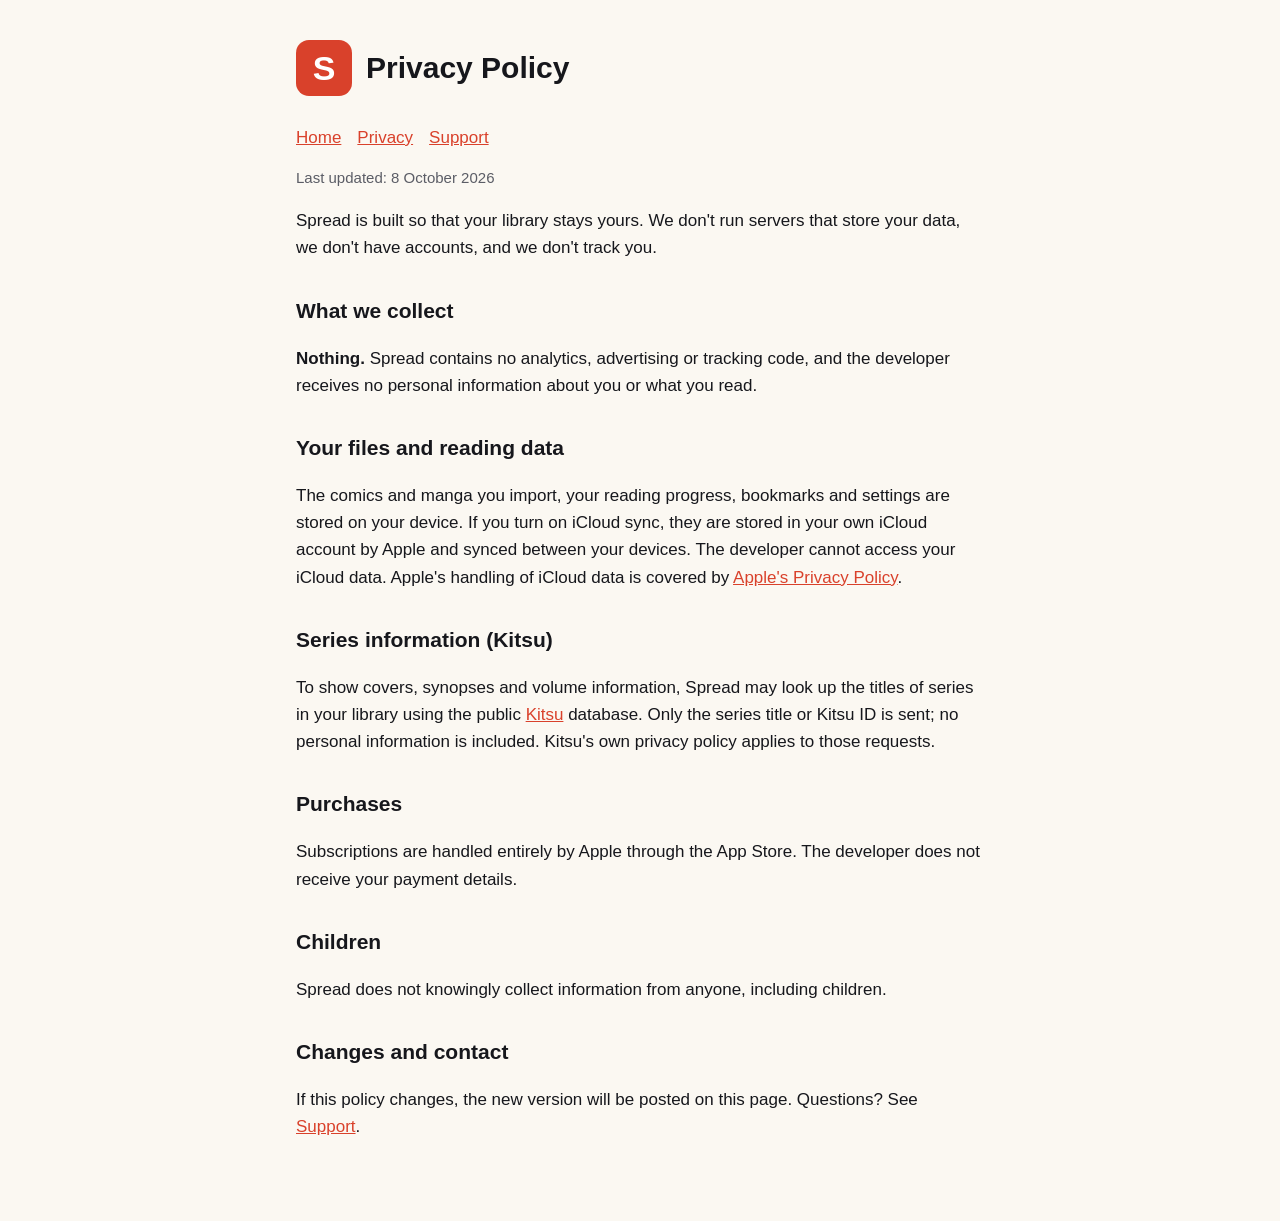
==== privacy.html @ b85b35b1 "Spread website: home, privacy policy, support" ====
<!doctype html><html lang="en"><head><meta charset="utf-8"><meta name="viewport" content="width=device-width,initial-scale=1"><link rel="stylesheet" href="style.css"><title>Spread — Privacy Policy</title></head><body><main>
<header><div class="logo">S</div><h1>Privacy Policy</h1></header>
<nav><a href="index.html">Home</a><a href="privacy.html">Privacy</a><a href="support.html">Support</a></nav>
<p class="muted">Last updated: 8 October 2026</p>
<p>Spread is built so that your library stays yours. We don't run servers that store your data, we don't have accounts, and we don't track you.</p>
<h2>What we collect</h2>
<p><strong>Nothing.</strong> Spread contains no analytics, advertising or tracking code, and the developer receives no personal information about you or what you read.</p>
<h2>Your files and reading data</h2>
<p>The comics and manga you import, your reading progress, bookmarks and settings are stored on your device. If you turn on iCloud sync, they are stored in your own iCloud account by Apple and synced between your devices. The developer cannot access your iCloud data. Apple's handling of iCloud data is covered by <a href="https://www.apple.com/legal/privacy/">Apple's Privacy Policy</a>.</p>
<h2>Series information (Kitsu)</h2>
<p>To show covers, synopses and volume information, Spread may look up the titles of series in your library using the public <a href="https://kitsu.app">Kitsu</a> database. Only the series title or Kitsu ID is sent; no personal information is included. Kitsu's own privacy policy applies to those requests.</p>
<h2>Purchases</h2>
<p>Subscriptions are handled entirely by Apple through the App Store. The developer does not receive your payment details.</p>
<h2>Children</h2>
<p>Spread does not knowingly collect information from anyone, including children.</p>
<h2>Changes and contact</h2>
<p>If this policy changes, the new version will be posted on this page. Questions? See <a href="support.html">Support</a>.</p>
</main></body></html>
---- style.css ----
:root{--ink:#16171c;--paper:#efe6d2;--red:#d9412b;--muted:#5b5d66;--bg:#fbf8f2}
@media (prefers-color-scheme:dark){:root{--bg:#16171c;--ink:#efe6d2;--muted:#a9abb3}}
*{box-sizing:border-box}body{margin:0;background:var(--bg);color:var(--ink);font:17px/1.6 -apple-system,BlinkMacSystemFont,"Segoe UI",sans-serif}
main{max-width:720px;margin:0 auto;padding:40px 16px 64px}
header{display:flex;align-items:center;gap:14px;margin-bottom:28px}
.logo{width:56px;height:56px;border-radius:13px;background:var(--red);display:flex;align-items:center;justify-content:center;color:#fff;font-weight:900;font-size:34px}
h1{margin:0;font-size:30px}h2{margin-top:32px;font-size:21px}
a{color:var(--red)}nav a{margin-right:16px}.muted{color:var(--muted);font-size:15px}
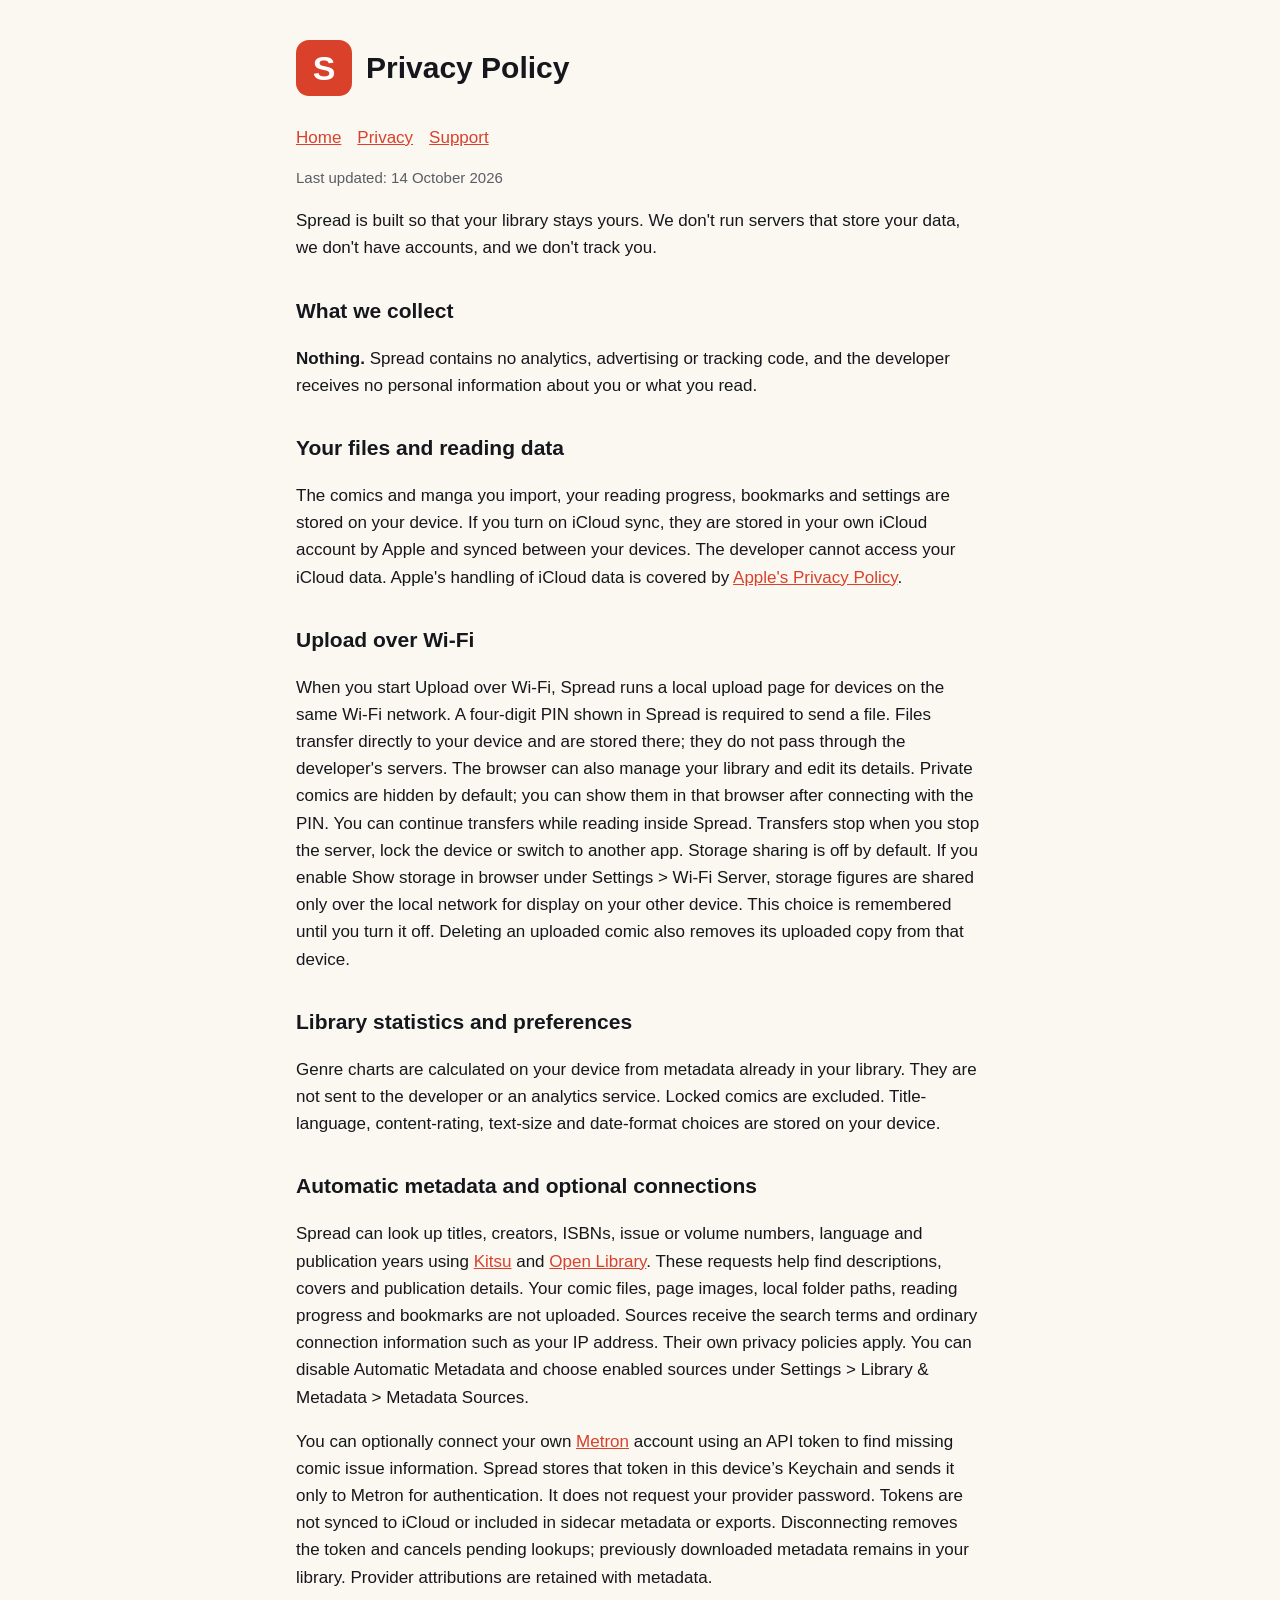
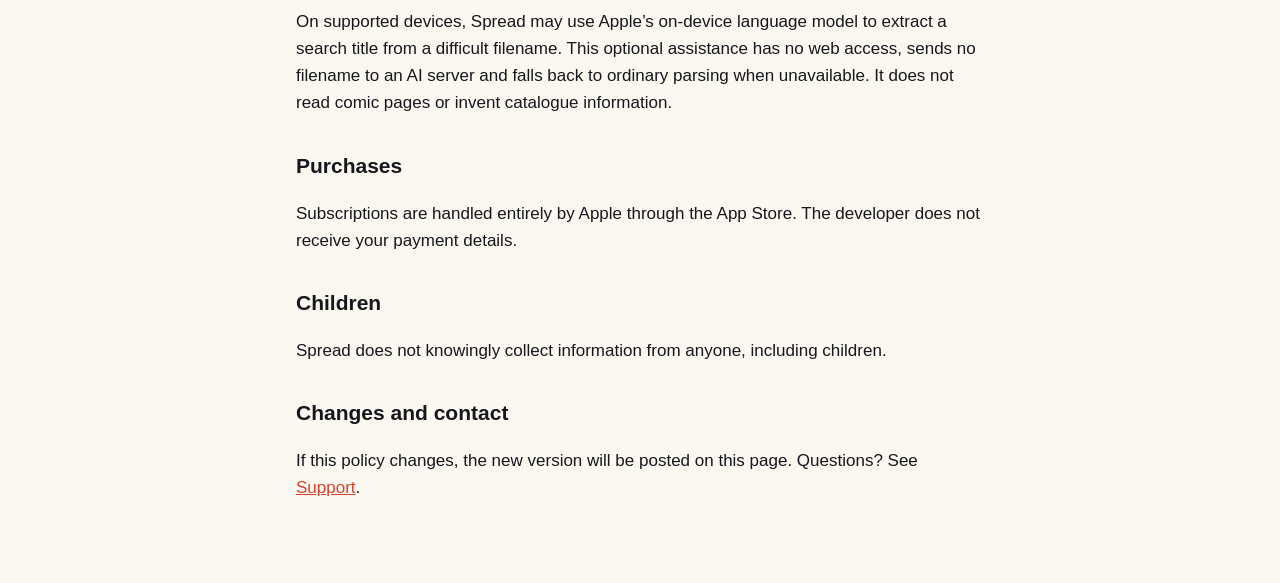
==== commit 6955fbd6: "Update privacy disclosures for metadata sources and Wi-Fi transfers" ====
--- a/privacy.html
+++ b/privacy.html
@@ -1,14 +1,20 @@
 <!doctype html><html lang="en"><head><meta charset="utf-8"><meta name="viewport" content="width=device-width,initial-scale=1"><link rel="stylesheet" href="style.css"><title>Spread — Privacy Policy</title></head><body><main>
 <header><div class="logo">S</div><h1>Privacy Policy</h1></header>
 <nav><a href="index.html">Home</a><a href="privacy.html">Privacy</a><a href="support.html">Support</a></nav>
-<p class="muted">Last updated: 8 October 2026</p>
+<p class="muted">Last updated: 14 October 2026</p>
 <p>Spread is built so that your library stays yours. We don't run servers that store your data, we don't have accounts, and we don't track you.</p>
 <h2>What we collect</h2>
 <p><strong>Nothing.</strong> Spread contains no analytics, advertising or tracking code, and the developer receives no personal information about you or what you read.</p>
 <h2>Your files and reading data</h2>
 <p>The comics and manga you import, your reading progress, bookmarks and settings are stored on your device. If you turn on iCloud sync, they are stored in your own iCloud account by Apple and synced between your devices. The developer cannot access your iCloud data. Apple's handling of iCloud data is covered by <a href="https://www.apple.com/legal/privacy/">Apple's Privacy Policy</a>.</p>
-<h2>Series information (Kitsu)</h2>
-<p>To show covers, synopses and volume information, Spread may look up the titles of series in your library using the public <a href="https://kitsu.app">Kitsu</a> database. Only the series title or Kitsu ID is sent; no personal information is included. Kitsu's own privacy policy applies to those requests.</p>
+<h2>Upload over Wi-Fi</h2>
+<p>When you start Upload over Wi-Fi, Spread runs a local upload page for devices on the same Wi-Fi network. A four-digit PIN shown in Spread is required to send a file. Files transfer directly to your device and are stored there; they do not pass through the developer's servers. The browser can also manage your library and edit its details. Private comics are hidden by default; you can show them in that browser after connecting with the PIN. You can continue transfers while reading inside Spread. Transfers stop when you stop the server, lock the device or switch to another app. Storage sharing is off by default. If you enable Show storage in browser under Settings &gt; Wi-Fi Server, storage figures are shared only over the local network for display on your other device. This choice is remembered until you turn it off. Deleting an uploaded comic also removes its uploaded copy from that device.</p>
+<h2>Library statistics and preferences</h2>
+<p>Genre charts are calculated on your device from metadata already in your library. They are not sent to the developer or an analytics service. Locked comics are excluded. Title-language, content-rating, text-size and date-format choices are stored on your device.</p>
+<h2>Automatic metadata and optional connections</h2>
+<p>Spread can look up titles, creators, ISBNs, issue or volume numbers, language and publication years using <a href="https://kitsu.app">Kitsu</a> and <a href="https://openlibrary.org">Open Library</a>. These requests help find descriptions, covers and publication details. Your comic files, page images, local folder paths, reading progress and bookmarks are not uploaded. Sources receive the search terms and ordinary connection information such as your IP address. Their own privacy policies apply. You can disable Automatic Metadata and choose enabled sources under Settings &gt; Library &amp; Metadata &gt; Metadata Sources.</p>
+<p>You can optionally connect your own <a href="https://metron.cloud">Metron</a> account using an API token to find missing comic issue information. Spread stores that token in this device’s Keychain and sends it only to Metron for authentication. It does not request your provider password. Tokens are not synced to iCloud or included in sidecar metadata or exports. Disconnecting removes the token and cancels pending lookups; previously downloaded metadata remains in your library. Provider attributions are retained with metadata.</p>
+<p>On supported devices, Spread may use Apple’s on-device language model to extract a search title from a difficult filename. This optional assistance has no web access, sends no filename to an AI server and falls back to ordinary parsing when unavailable. It does not read comic pages or invent catalogue information.</p>
 <h2>Purchases</h2>
 <p>Subscriptions are handled entirely by Apple through the App Store. The developer does not receive your payment details.</p>
 <h2>Children</h2>
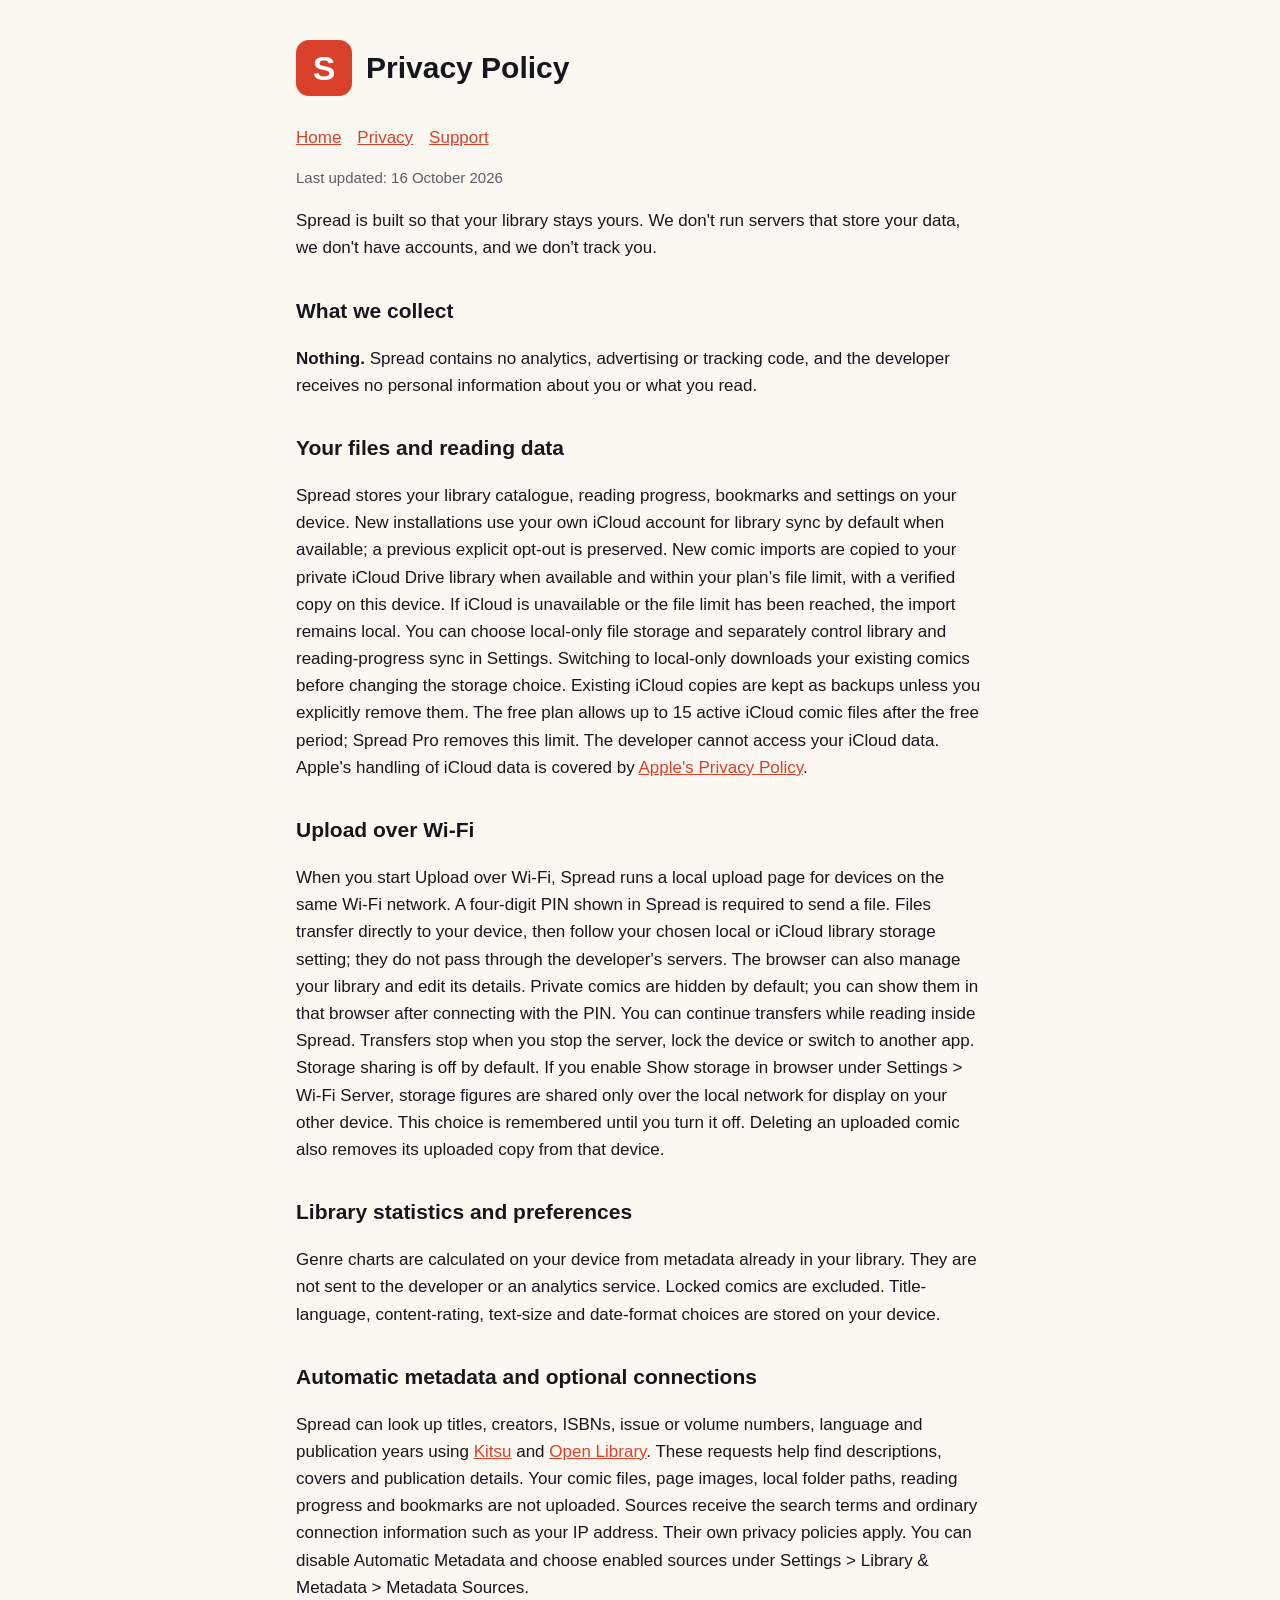
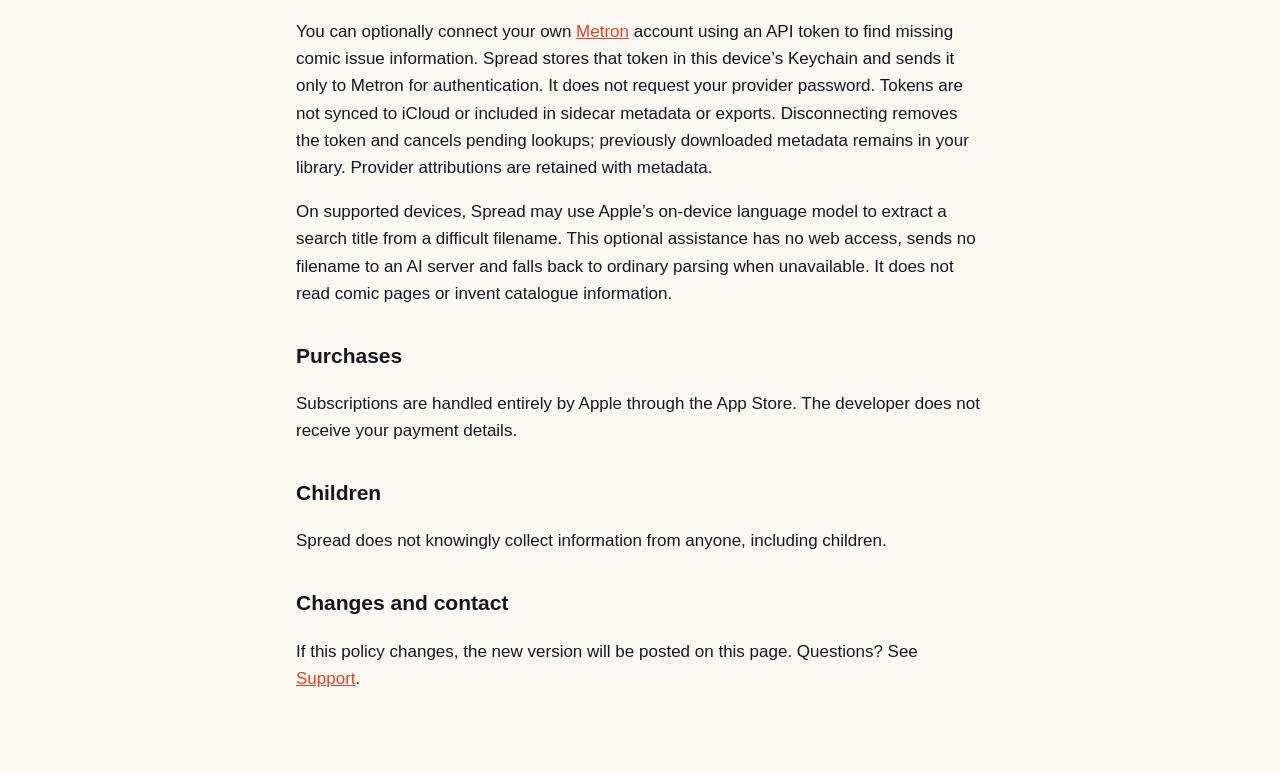
==== commit f2c66b4e: "Explain default cloud storage and retained local backups Co-Authored-By: claude-flow <ruv@ruv.net>" ====
--- a/privacy.html
+++ b/privacy.html
@@ -1,14 +1,14 @@
 <!doctype html><html lang="en"><head><meta charset="utf-8"><meta name="viewport" content="width=device-width,initial-scale=1"><link rel="stylesheet" href="style.css"><title>Spread — Privacy Policy</title></head><body><main>
 <header><div class="logo">S</div><h1>Privacy Policy</h1></header>
 <nav><a href="index.html">Home</a><a href="privacy.html">Privacy</a><a href="support.html">Support</a></nav>
-<p class="muted">Last updated: 14 October 2026</p>
+<p class="muted">Last updated: 16 October 2026</p>
 <p>Spread is built so that your library stays yours. We don't run servers that store your data, we don't have accounts, and we don't track you.</p>
 <h2>What we collect</h2>
 <p><strong>Nothing.</strong> Spread contains no analytics, advertising or tracking code, and the developer receives no personal information about you or what you read.</p>
 <h2>Your files and reading data</h2>
-<p>The comics and manga you import, your reading progress, bookmarks and settings are stored on your device. If you turn on iCloud sync, they are stored in your own iCloud account by Apple and synced between your devices. The developer cannot access your iCloud data. Apple's handling of iCloud data is covered by <a href="https://www.apple.com/legal/privacy/">Apple's Privacy Policy</a>.</p>
+<p>Spread stores your library catalogue, reading progress, bookmarks and settings on your device. New installations use your own iCloud account for library sync by default when available; a previous explicit opt-out is preserved. New comic imports are copied to your private iCloud Drive library when available and within your plan’s file limit, with a verified copy on this device. If iCloud is unavailable or the file limit has been reached, the import remains local. You can choose local-only file storage and separately control library and reading-progress sync in Settings. Switching to local-only downloads your existing comics before changing the storage choice. Existing iCloud copies are kept as backups unless you explicitly remove them. The free plan allows up to 15 active iCloud comic files after the free period; Spread Pro removes this limit. The developer cannot access your iCloud data. Apple's handling of iCloud data is covered by <a href="https://www.apple.com/legal/privacy/">Apple's Privacy Policy</a>.</p>
 <h2>Upload over Wi-Fi</h2>
-<p>When you start Upload over Wi-Fi, Spread runs a local upload page for devices on the same Wi-Fi network. A four-digit PIN shown in Spread is required to send a file. Files transfer directly to your device and are stored there; they do not pass through the developer's servers. The browser can also manage your library and edit its details. Private comics are hidden by default; you can show them in that browser after connecting with the PIN. You can continue transfers while reading inside Spread. Transfers stop when you stop the server, lock the device or switch to another app. Storage sharing is off by default. If you enable Show storage in browser under Settings &gt; Wi-Fi Server, storage figures are shared only over the local network for display on your other device. This choice is remembered until you turn it off. Deleting an uploaded comic also removes its uploaded copy from that device.</p>
+<p>When you start Upload over Wi-Fi, Spread runs a local upload page for devices on the same Wi-Fi network. A four-digit PIN shown in Spread is required to send a file. Files transfer directly to your device, then follow your chosen local or iCloud library storage setting; they do not pass through the developer's servers. The browser can also manage your library and edit its details. Private comics are hidden by default; you can show them in that browser after connecting with the PIN. You can continue transfers while reading inside Spread. Transfers stop when you stop the server, lock the device or switch to another app. Storage sharing is off by default. If you enable Show storage in browser under Settings &gt; Wi-Fi Server, storage figures are shared only over the local network for display on your other device. This choice is remembered until you turn it off. Deleting an uploaded comic also removes its uploaded copy from that device.</p>
 <h2>Library statistics and preferences</h2>
 <p>Genre charts are calculated on your device from metadata already in your library. They are not sent to the developer or an analytics service. Locked comics are excluded. Title-language, content-rating, text-size and date-format choices are stored on your device.</p>
 <h2>Automatic metadata and optional connections</h2>
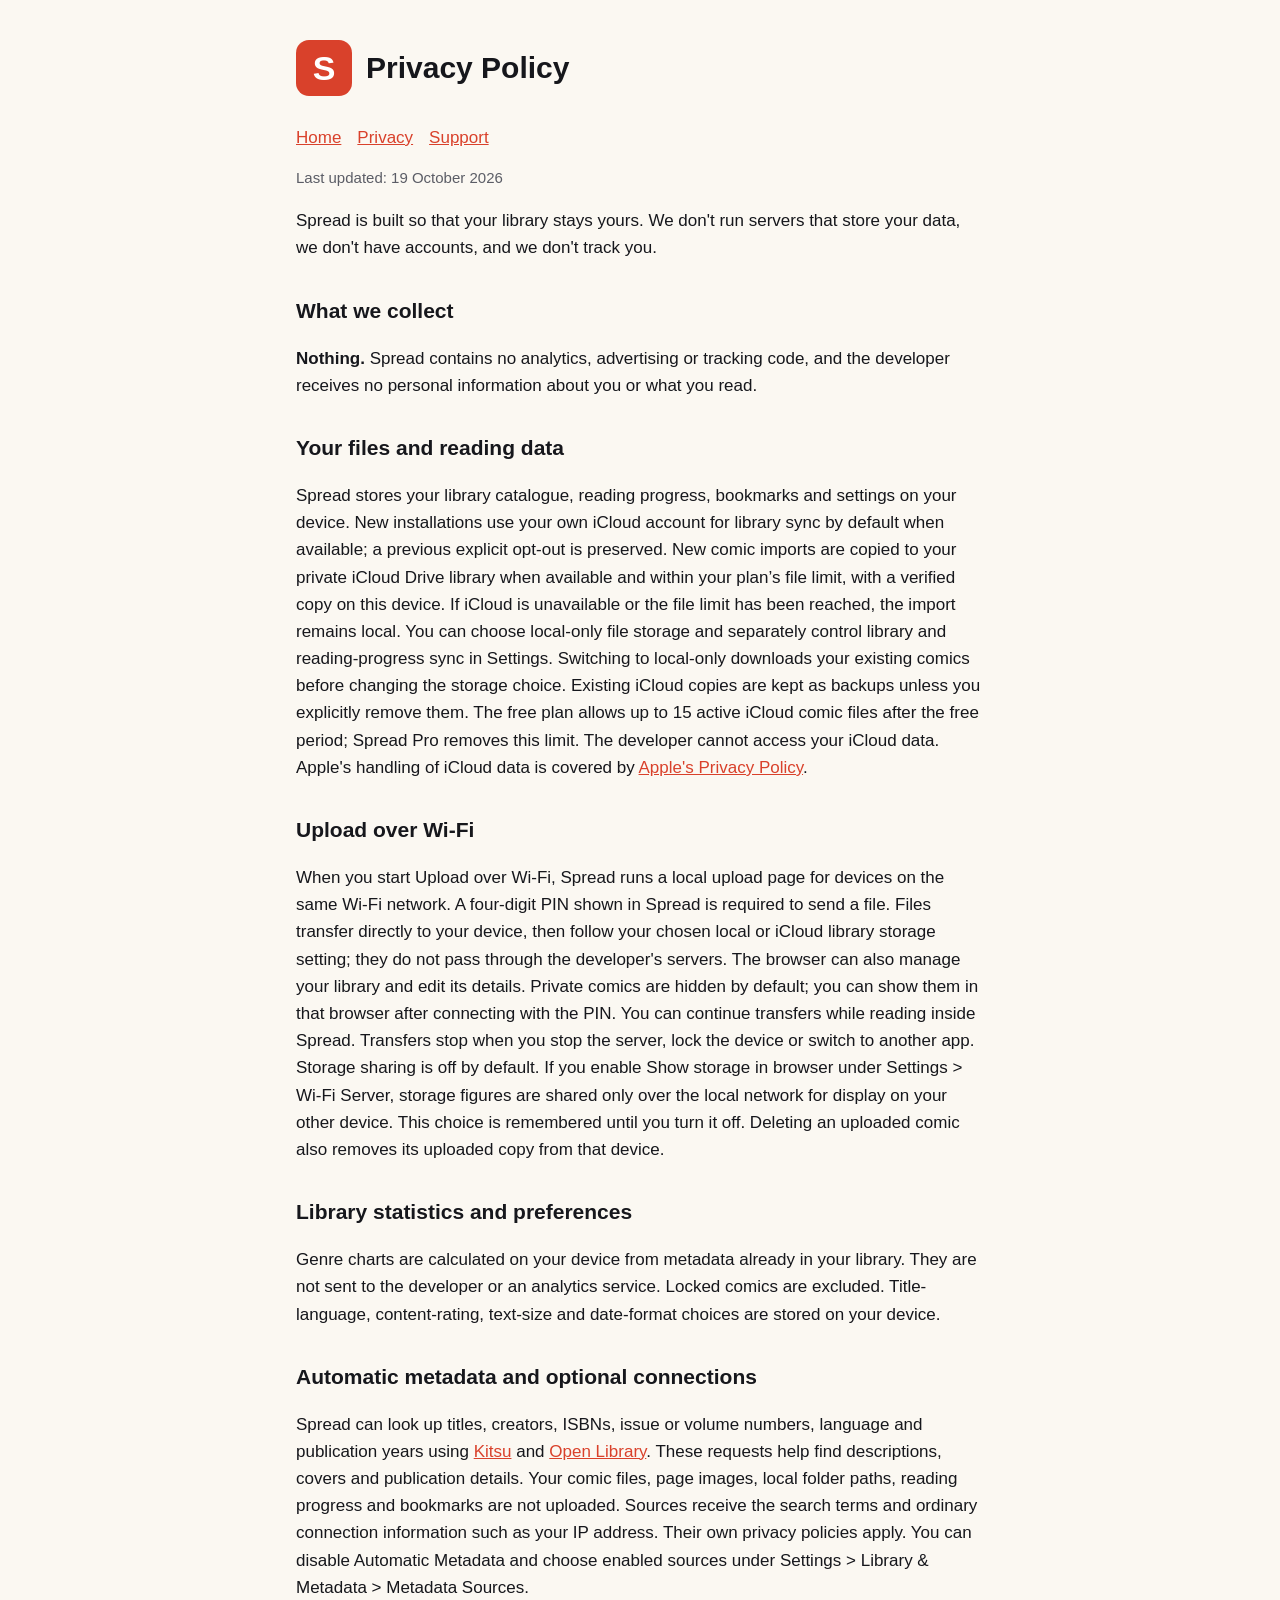
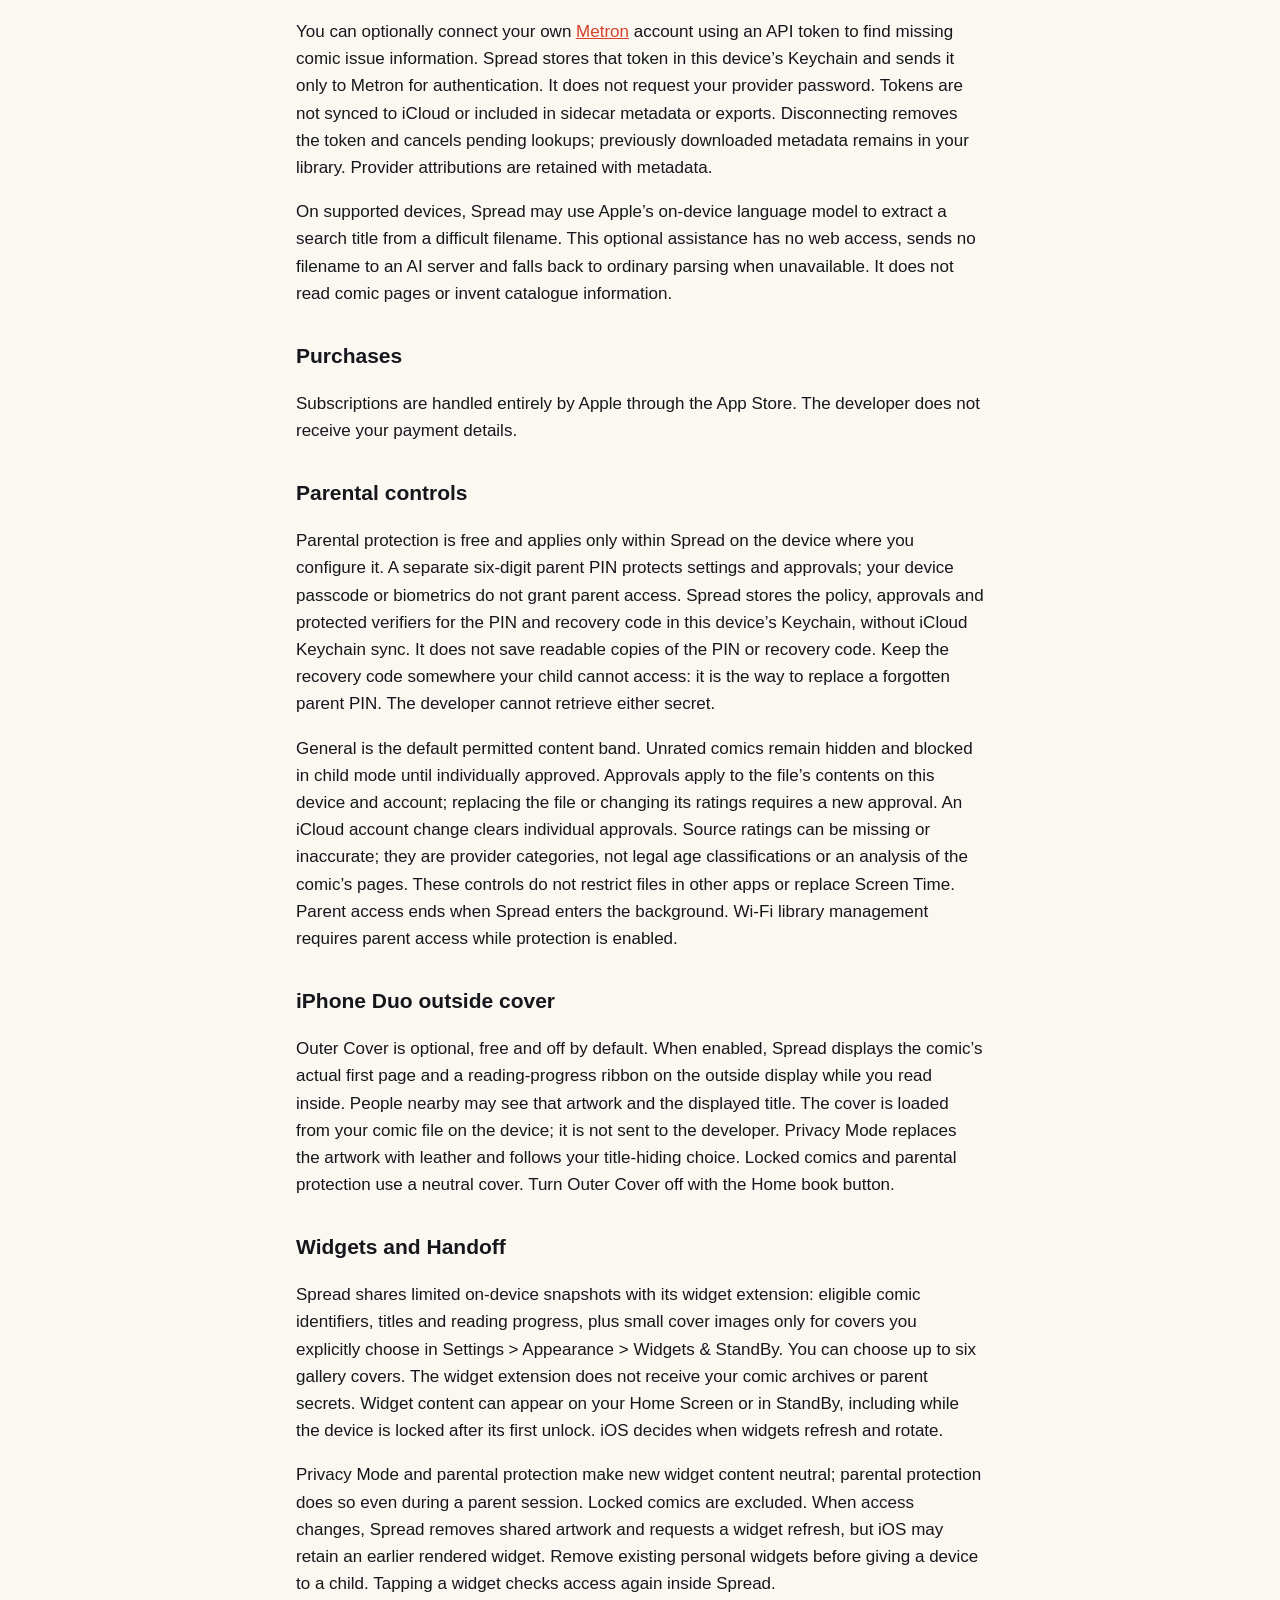
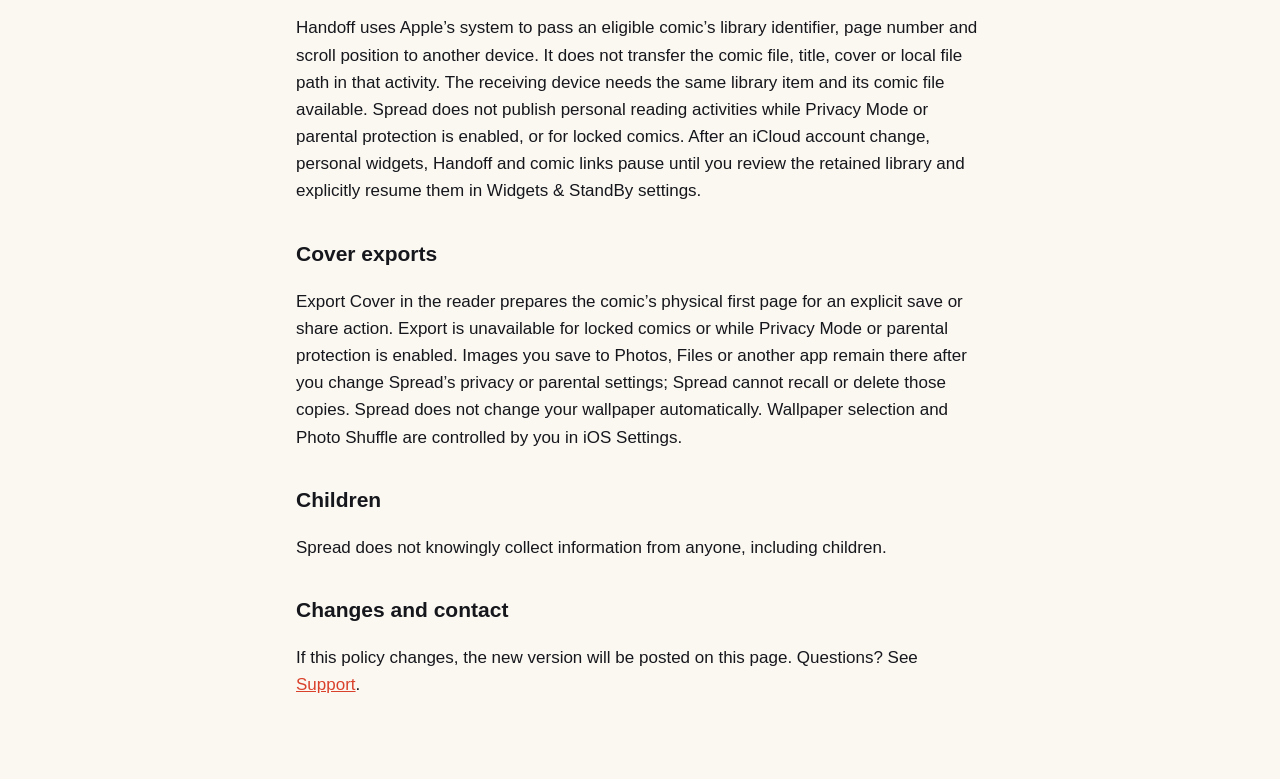
==== commit f7cce4ea: "Update launch site for Duo cover and parental controls" ====
--- a/privacy.html
+++ b/privacy.html
@@ -1,7 +1,7 @@
 <!doctype html><html lang="en"><head><meta charset="utf-8"><meta name="viewport" content="width=device-width,initial-scale=1"><link rel="stylesheet" href="style.css"><title>Spread — Privacy Policy</title></head><body><main>
 <header><div class="logo">S</div><h1>Privacy Policy</h1></header>
 <nav><a href="index.html">Home</a><a href="privacy.html">Privacy</a><a href="support.html">Support</a></nav>
-<p class="muted">Last updated: 16 October 2026</p>
+<p class="muted">Last updated: 19 October 2026</p>
 <p>Spread is built so that your library stays yours. We don't run servers that store your data, we don't have accounts, and we don't track you.</p>
 <h2>What we collect</h2>
 <p><strong>Nothing.</strong> Spread contains no analytics, advertising or tracking code, and the developer receives no personal information about you or what you read.</p>
@@ -17,6 +17,17 @@
 <p>On supported devices, Spread may use Apple’s on-device language model to extract a search title from a difficult filename. This optional assistance has no web access, sends no filename to an AI server and falls back to ordinary parsing when unavailable. It does not read comic pages or invent catalogue information.</p>
 <h2>Purchases</h2>
 <p>Subscriptions are handled entirely by Apple through the App Store. The developer does not receive your payment details.</p>
+<h2>Parental controls</h2>
+<p>Parental protection is free and applies only within Spread on the device where you configure it. A separate six-digit parent PIN protects settings and approvals; your device passcode or biometrics do not grant parent access. Spread stores the policy, approvals and protected verifiers for the PIN and recovery code in this device’s Keychain, without iCloud Keychain sync. It does not save readable copies of the PIN or recovery code. Keep the recovery code somewhere your child cannot access: it is the way to replace a forgotten parent PIN. The developer cannot retrieve either secret.</p>
+<p>General is the default permitted content band. Unrated comics remain hidden and blocked in child mode until individually approved. Approvals apply to the file’s contents on this device and account; replacing the file or changing its ratings requires a new approval. An iCloud account change clears individual approvals. Source ratings can be missing or inaccurate; they are provider categories, not legal age classifications or an analysis of the comic’s pages. These controls do not restrict files in other apps or replace Screen Time. Parent access ends when Spread enters the background. Wi-Fi library management requires parent access while protection is enabled.</p>
+<h2>iPhone Duo outside cover</h2>
+<p>Outer Cover is optional, free and off by default. When enabled, Spread displays the comic’s actual first page and a reading-progress ribbon on the outside display while you read inside. People nearby may see that artwork and the displayed title. The cover is loaded from your comic file on the device; it is not sent to the developer. Privacy Mode replaces the artwork with leather and follows your title-hiding choice. Locked comics and parental protection use a neutral cover. Turn Outer Cover off with the Home book button.</p>
+<h2>Widgets and Handoff</h2>
+<p>Spread shares limited on-device snapshots with its widget extension: eligible comic identifiers, titles and reading progress, plus small cover images only for covers you explicitly choose in Settings &gt; Appearance &gt; Widgets &amp; StandBy. You can choose up to six gallery covers. The widget extension does not receive your comic archives or parent secrets. Widget content can appear on your Home Screen or in StandBy, including while the device is locked after its first unlock. iOS decides when widgets refresh and rotate.</p>
+<p>Privacy Mode and parental protection make new widget content neutral; parental protection does so even during a parent session. Locked comics are excluded. When access changes, Spread removes shared artwork and requests a widget refresh, but iOS may retain an earlier rendered widget. Remove existing personal widgets before giving a device to a child. Tapping a widget checks access again inside Spread.</p>
+<p>Handoff uses Apple’s system to pass an eligible comic’s library identifier, page number and scroll position to another device. It does not transfer the comic file, title, cover or local file path in that activity. The receiving device needs the same library item and its comic file available. Spread does not publish personal reading activities while Privacy Mode or parental protection is enabled, or for locked comics. After an iCloud account change, personal widgets, Handoff and comic links pause until you review the retained library and explicitly resume them in Widgets &amp; StandBy settings.</p>
+<h2>Cover exports</h2>
+<p>Export Cover in the reader prepares the comic’s physical first page for an explicit save or share action. Export is unavailable for locked comics or while Privacy Mode or parental protection is enabled. Images you save to Photos, Files or another app remain there after you change Spread’s privacy or parental settings; Spread cannot recall or delete those copies. Spread does not change your wallpaper automatically. Wallpaper selection and Photo Shuffle are controlled by you in iOS Settings.</p>
 <h2>Children</h2>
 <p>Spread does not knowingly collect information from anyone, including children.</p>
 <h2>Changes and contact</h2>
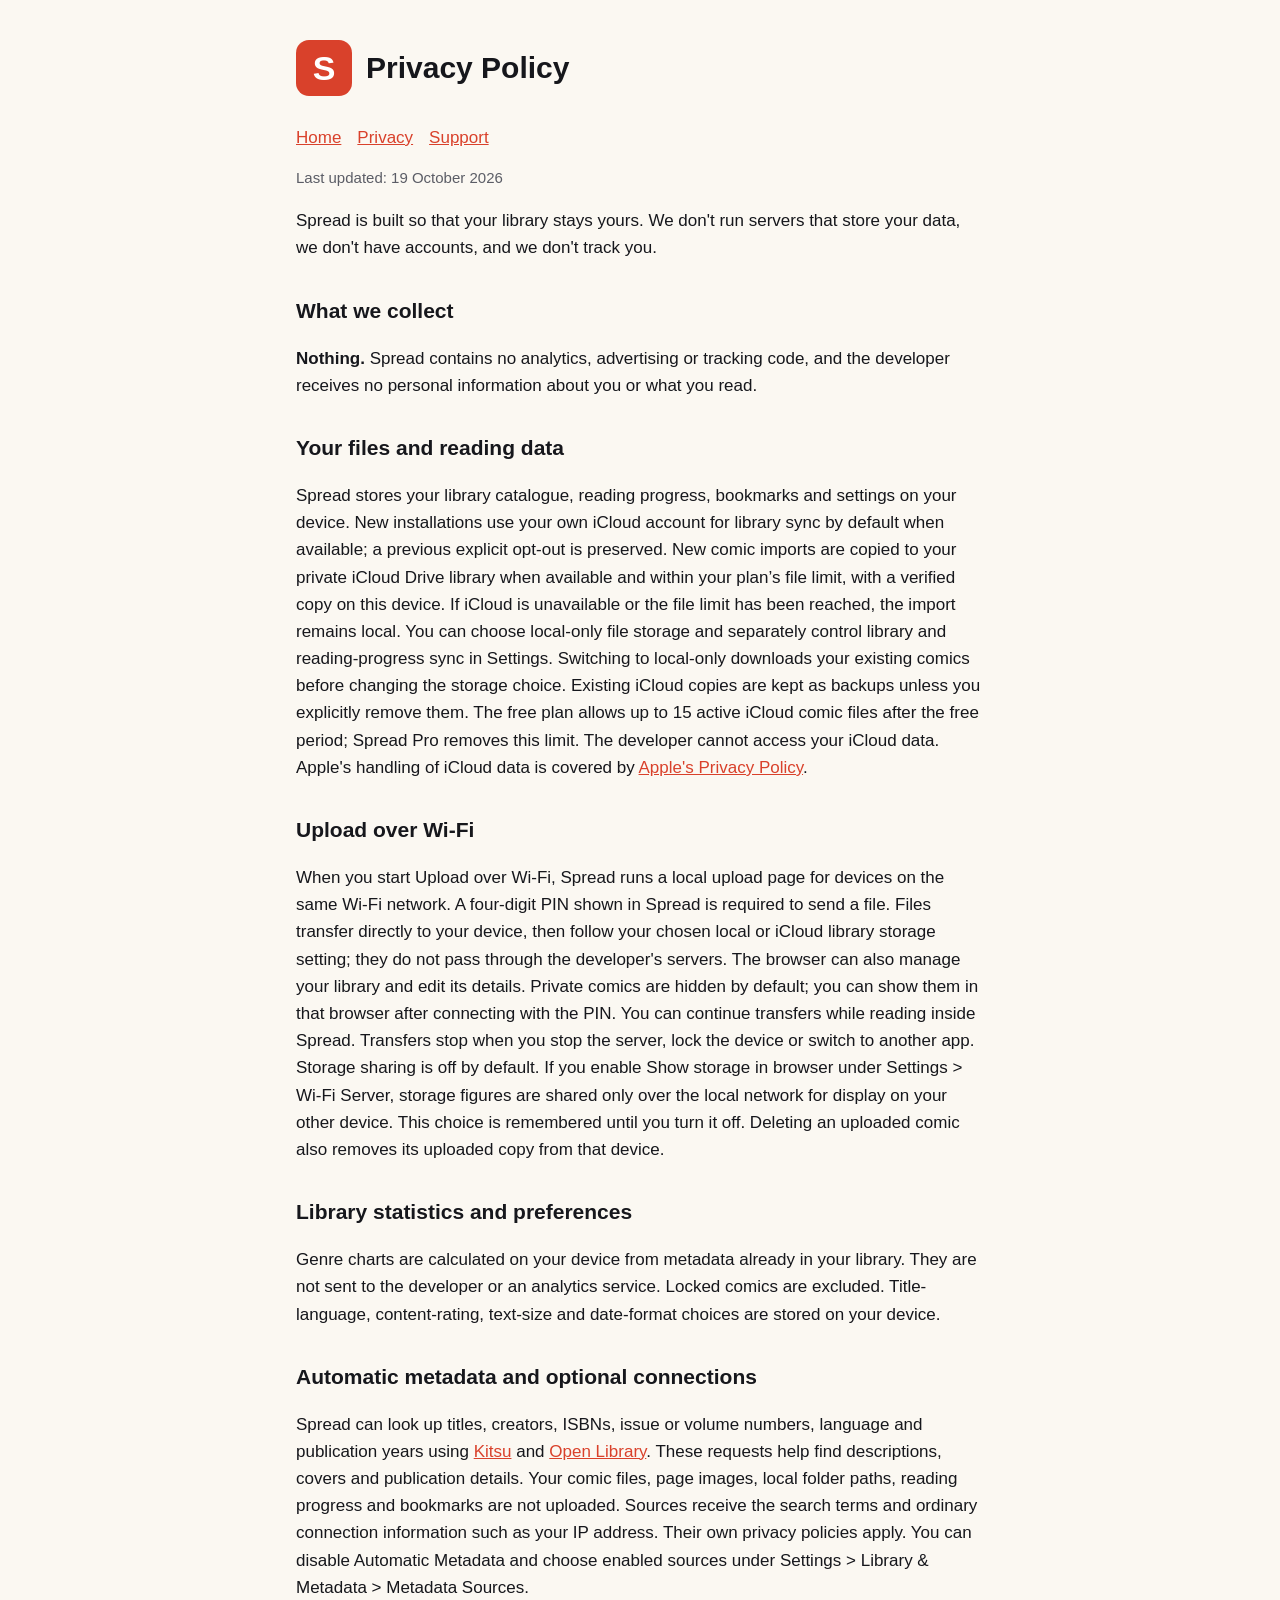
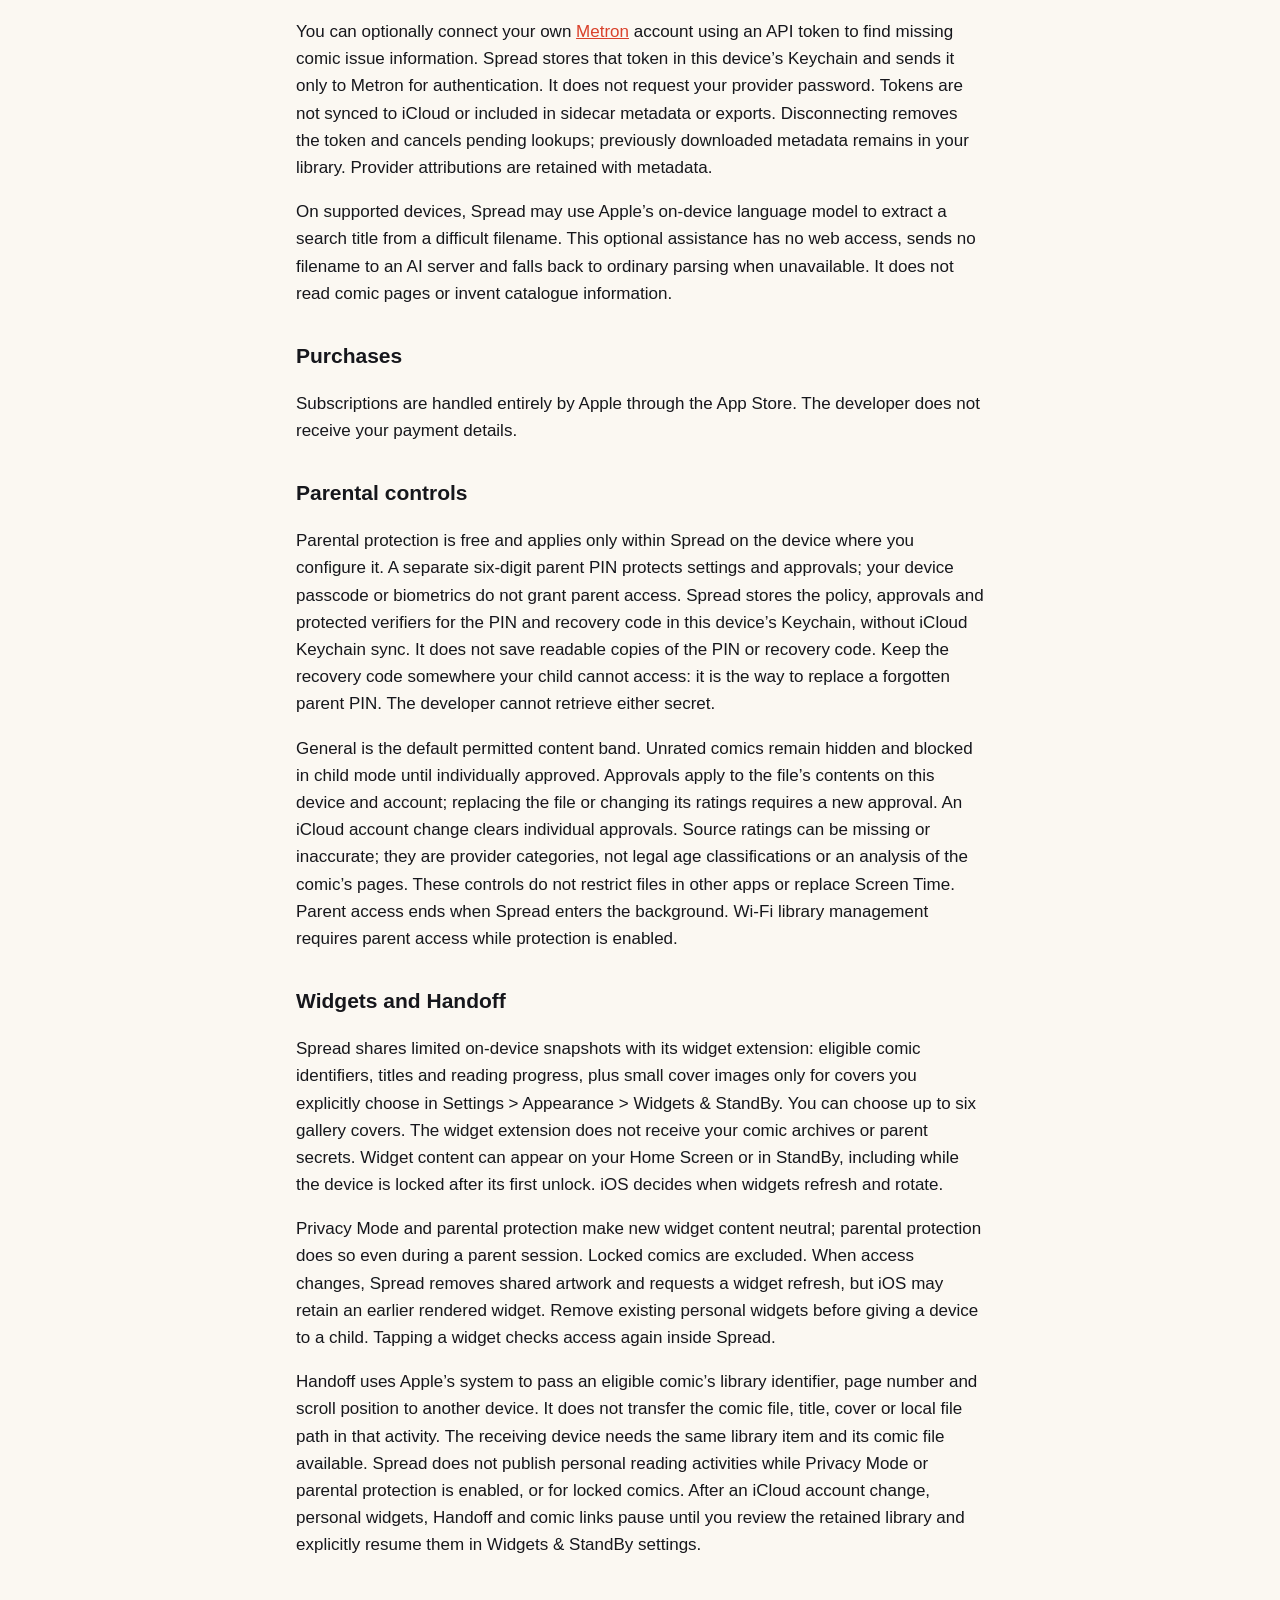
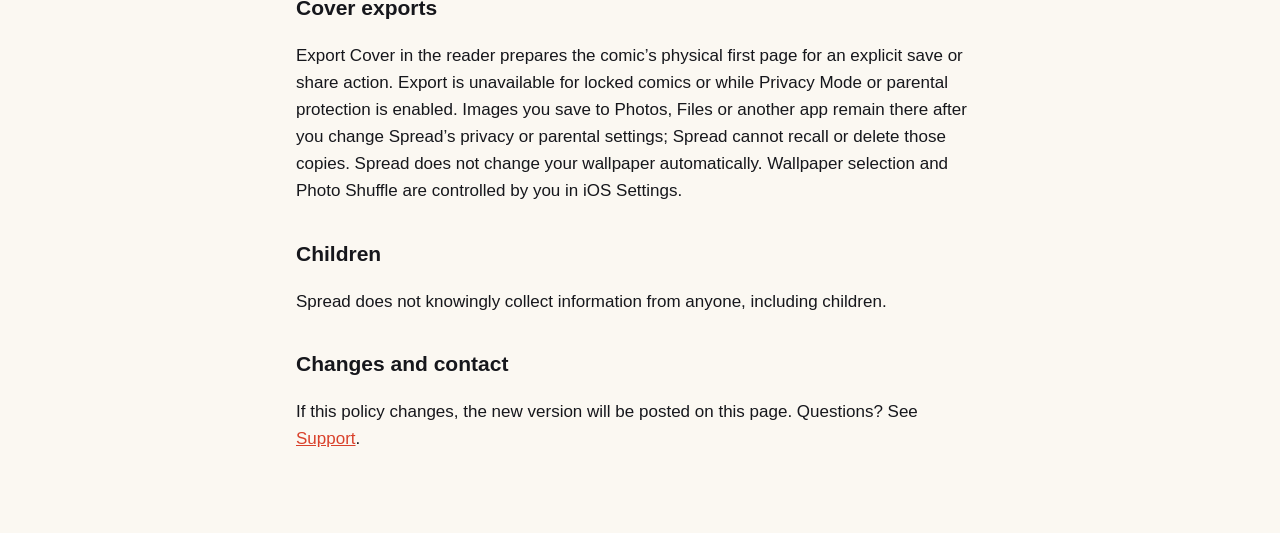
==== commit 64539ad7: "Remove unsupported Duo outside-cover claims" ====
--- a/privacy.html
+++ b/privacy.html
@@ -20,8 +20,6 @@
 <h2>Parental controls</h2>
 <p>Parental protection is free and applies only within Spread on the device where you configure it. A separate six-digit parent PIN protects settings and approvals; your device passcode or biometrics do not grant parent access. Spread stores the policy, approvals and protected verifiers for the PIN and recovery code in this device’s Keychain, without iCloud Keychain sync. It does not save readable copies of the PIN or recovery code. Keep the recovery code somewhere your child cannot access: it is the way to replace a forgotten parent PIN. The developer cannot retrieve either secret.</p>
 <p>General is the default permitted content band. Unrated comics remain hidden and blocked in child mode until individually approved. Approvals apply to the file’s contents on this device and account; replacing the file or changing its ratings requires a new approval. An iCloud account change clears individual approvals. Source ratings can be missing or inaccurate; they are provider categories, not legal age classifications or an analysis of the comic’s pages. These controls do not restrict files in other apps or replace Screen Time. Parent access ends when Spread enters the background. Wi-Fi library management requires parent access while protection is enabled.</p>
-<h2>iPhone Duo outside cover</h2>
-<p>Outer Cover is optional, free and off by default. When enabled, Spread displays the comic’s actual first page and a reading-progress ribbon on the outside display while you read inside. People nearby may see that artwork and the displayed title. The cover is loaded from your comic file on the device; it is not sent to the developer. Privacy Mode replaces the artwork with leather and follows your title-hiding choice. Locked comics and parental protection use a neutral cover. Turn Outer Cover off with the Home book button.</p>
 <h2>Widgets and Handoff</h2>
 <p>Spread shares limited on-device snapshots with its widget extension: eligible comic identifiers, titles and reading progress, plus small cover images only for covers you explicitly choose in Settings &gt; Appearance &gt; Widgets &amp; StandBy. You can choose up to six gallery covers. The widget extension does not receive your comic archives or parent secrets. Widget content can appear on your Home Screen or in StandBy, including while the device is locked after its first unlock. iOS decides when widgets refresh and rotate.</p>
 <p>Privacy Mode and parental protection make new widget content neutral; parental protection does so even during a parent session. Locked comics are excluded. When access changes, Spread removes shared artwork and requests a widget refresh, but iOS may retain an earlier rendered widget. Remove existing personal widgets before giving a device to a child. Tapping a widget checks access again inside Spread.</p>
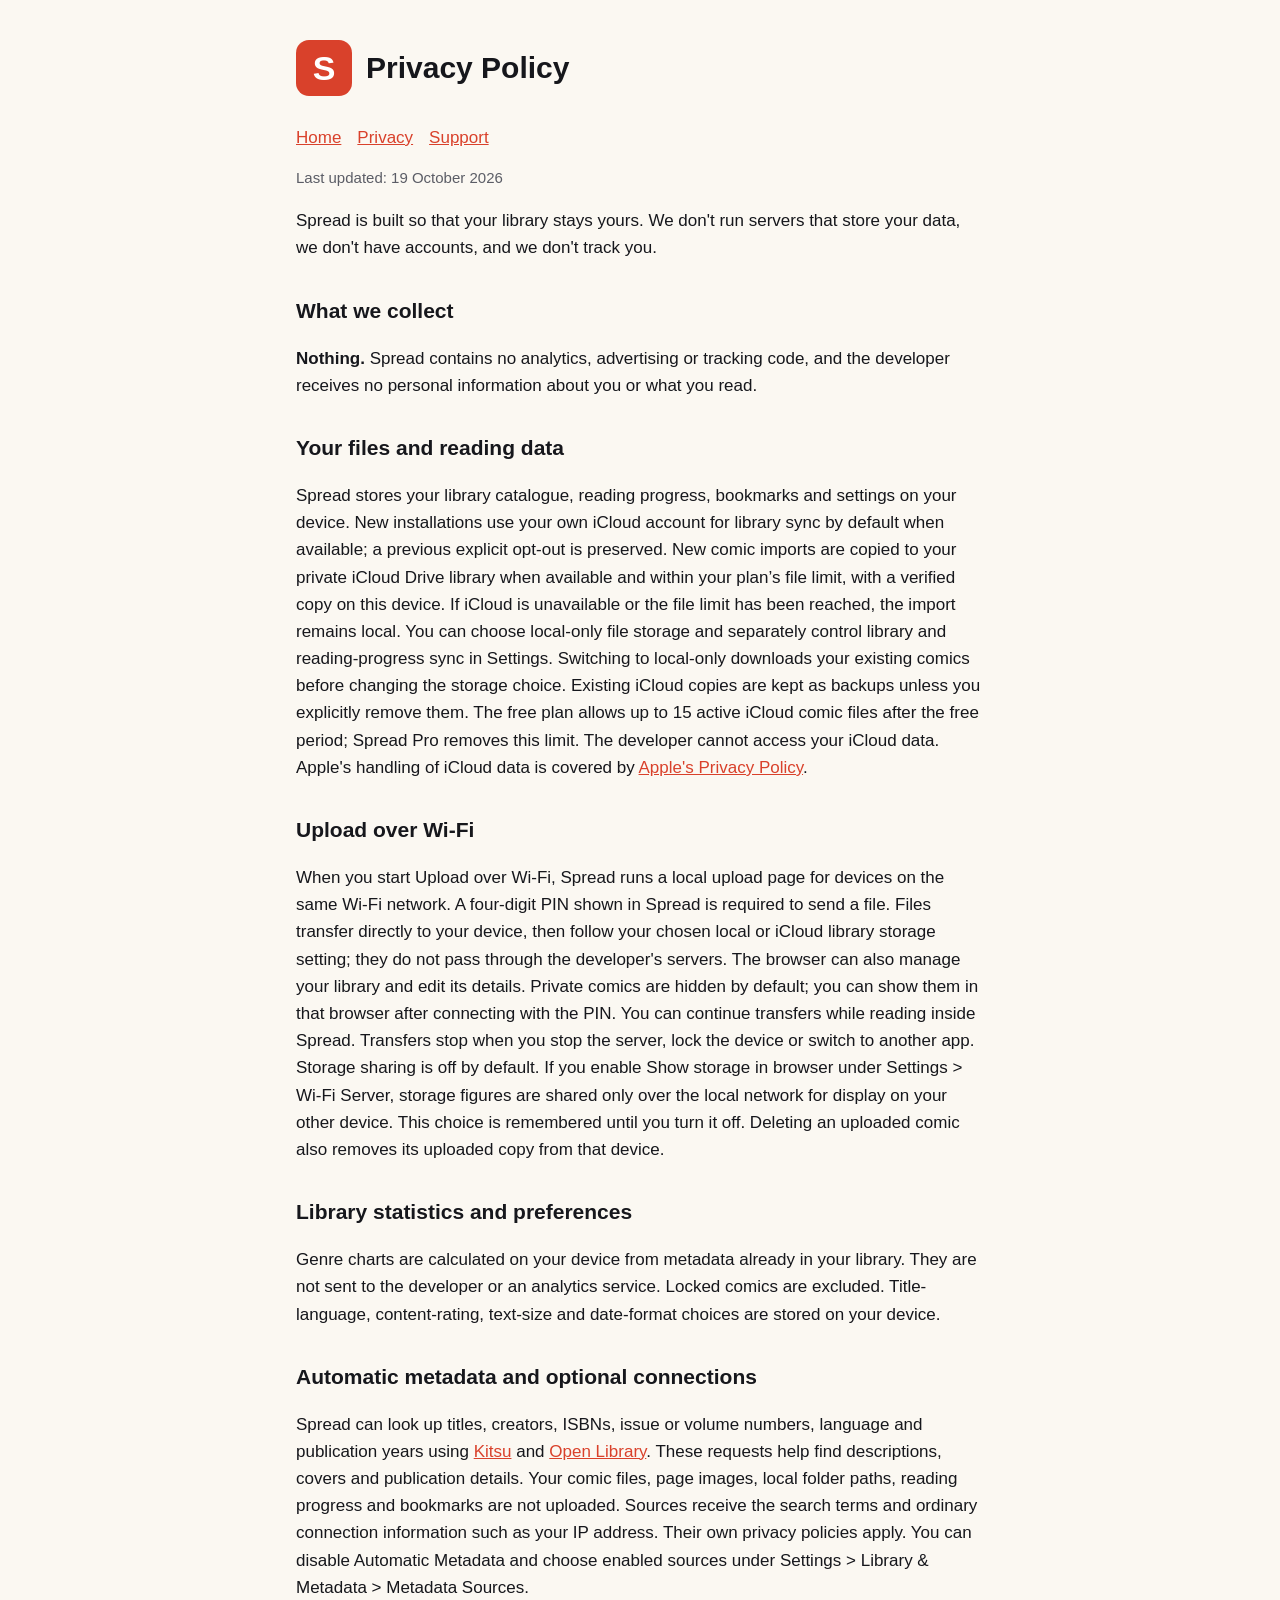
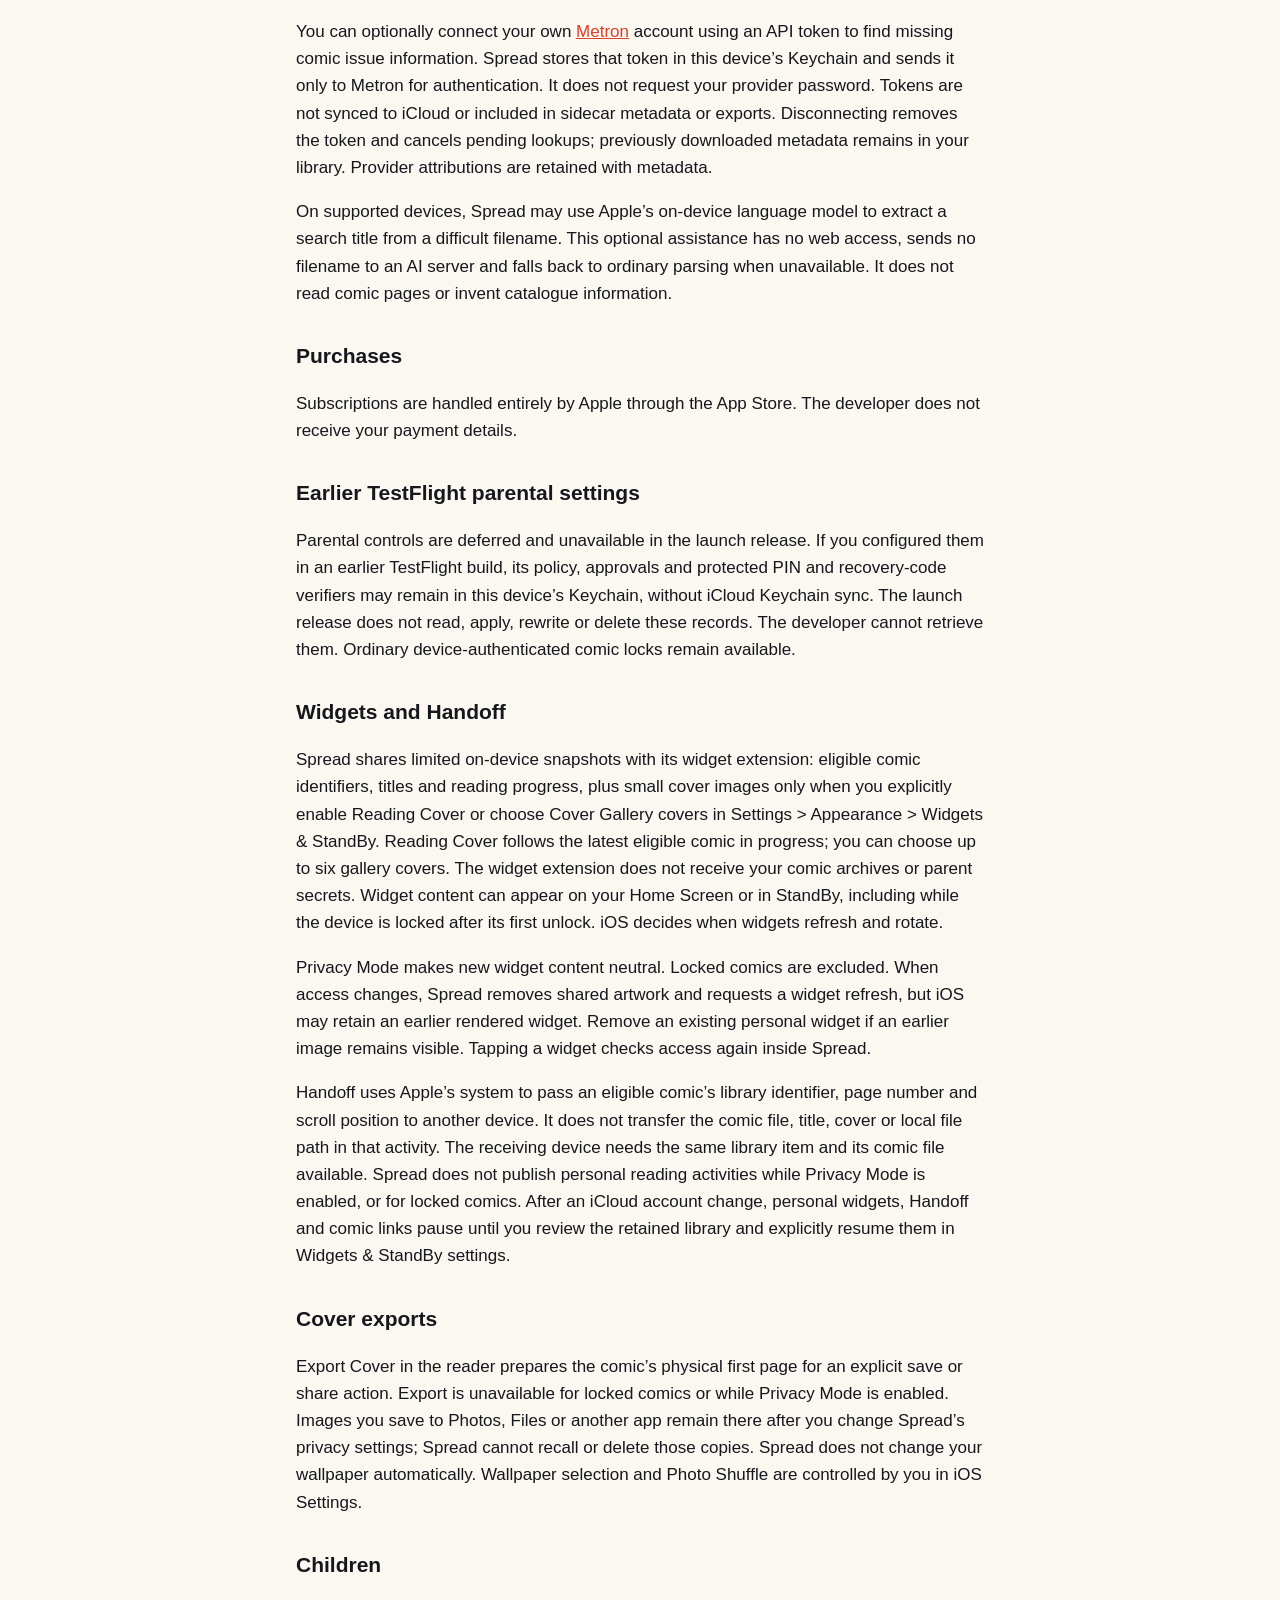
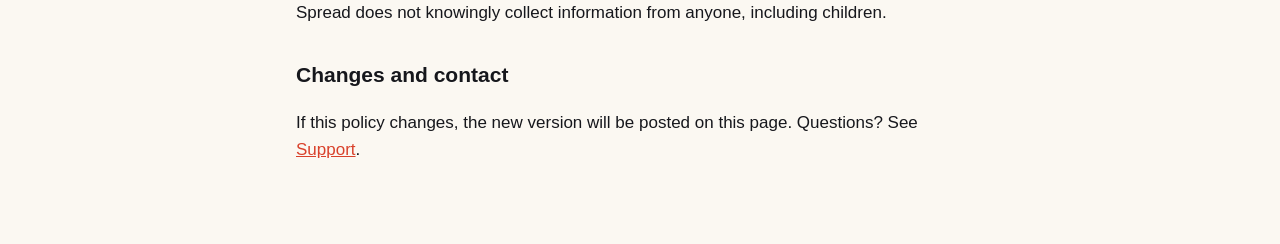
==== commit 675add5c: "Remove deferred parental controls from launch website" ====
--- a/privacy.html
+++ b/privacy.html
@@ -17,15 +17,14 @@
 <p>On supported devices, Spread may use Apple’s on-device language model to extract a search title from a difficult filename. This optional assistance has no web access, sends no filename to an AI server and falls back to ordinary parsing when unavailable. It does not read comic pages or invent catalogue information.</p>
 <h2>Purchases</h2>
 <p>Subscriptions are handled entirely by Apple through the App Store. The developer does not receive your payment details.</p>
-<h2>Parental controls</h2>
-<p>Parental protection is free and applies only within Spread on the device where you configure it. A separate six-digit parent PIN protects settings and approvals; your device passcode or biometrics do not grant parent access. Spread stores the policy, approvals and protected verifiers for the PIN and recovery code in this device’s Keychain, without iCloud Keychain sync. It does not save readable copies of the PIN or recovery code. Keep the recovery code somewhere your child cannot access: it is the way to replace a forgotten parent PIN. The developer cannot retrieve either secret.</p>
-<p>General is the default permitted content band. Unrated comics remain hidden and blocked in child mode until individually approved. Approvals apply to the file’s contents on this device and account; replacing the file or changing its ratings requires a new approval. An iCloud account change clears individual approvals. Source ratings can be missing or inaccurate; they are provider categories, not legal age classifications or an analysis of the comic’s pages. These controls do not restrict files in other apps or replace Screen Time. Parent access ends when Spread enters the background. Wi-Fi library management requires parent access while protection is enabled.</p>
+<h2>Earlier TestFlight parental settings</h2>
+<p>Parental controls are deferred and unavailable in the launch release. If you configured them in an earlier TestFlight build, its policy, approvals and protected PIN and recovery-code verifiers may remain in this device’s Keychain, without iCloud Keychain sync. The launch release does not read, apply, rewrite or delete these records. The developer cannot retrieve them. Ordinary device-authenticated comic locks remain available.</p>
 <h2>Widgets and Handoff</h2>
-<p>Spread shares limited on-device snapshots with its widget extension: eligible comic identifiers, titles and reading progress, plus small cover images only for covers you explicitly choose in Settings &gt; Appearance &gt; Widgets &amp; StandBy. You can choose up to six gallery covers. The widget extension does not receive your comic archives or parent secrets. Widget content can appear on your Home Screen or in StandBy, including while the device is locked after its first unlock. iOS decides when widgets refresh and rotate.</p>
-<p>Privacy Mode and parental protection make new widget content neutral; parental protection does so even during a parent session. Locked comics are excluded. When access changes, Spread removes shared artwork and requests a widget refresh, but iOS may retain an earlier rendered widget. Remove existing personal widgets before giving a device to a child. Tapping a widget checks access again inside Spread.</p>
-<p>Handoff uses Apple’s system to pass an eligible comic’s library identifier, page number and scroll position to another device. It does not transfer the comic file, title, cover or local file path in that activity. The receiving device needs the same library item and its comic file available. Spread does not publish personal reading activities while Privacy Mode or parental protection is enabled, or for locked comics. After an iCloud account change, personal widgets, Handoff and comic links pause until you review the retained library and explicitly resume them in Widgets &amp; StandBy settings.</p>
+<p>Spread shares limited on-device snapshots with its widget extension: eligible comic identifiers, titles and reading progress, plus small cover images only when you explicitly enable Reading Cover or choose Cover Gallery covers in Settings &gt; Appearance &gt; Widgets &amp; StandBy. Reading Cover follows the latest eligible comic in progress; you can choose up to six gallery covers. The widget extension does not receive your comic archives or parent secrets. Widget content can appear on your Home Screen or in StandBy, including while the device is locked after its first unlock. iOS decides when widgets refresh and rotate.</p>
+<p>Privacy Mode makes new widget content neutral. Locked comics are excluded. When access changes, Spread removes shared artwork and requests a widget refresh, but iOS may retain an earlier rendered widget. Remove an existing personal widget if an earlier image remains visible. Tapping a widget checks access again inside Spread.</p>
+<p>Handoff uses Apple’s system to pass an eligible comic’s library identifier, page number and scroll position to another device. It does not transfer the comic file, title, cover or local file path in that activity. The receiving device needs the same library item and its comic file available. Spread does not publish personal reading activities while Privacy Mode is enabled, or for locked comics. After an iCloud account change, personal widgets, Handoff and comic links pause until you review the retained library and explicitly resume them in Widgets &amp; StandBy settings.</p>
 <h2>Cover exports</h2>
-<p>Export Cover in the reader prepares the comic’s physical first page for an explicit save or share action. Export is unavailable for locked comics or while Privacy Mode or parental protection is enabled. Images you save to Photos, Files or another app remain there after you change Spread’s privacy or parental settings; Spread cannot recall or delete those copies. Spread does not change your wallpaper automatically. Wallpaper selection and Photo Shuffle are controlled by you in iOS Settings.</p>
+<p>Export Cover in the reader prepares the comic’s physical first page for an explicit save or share action. Export is unavailable for locked comics or while Privacy Mode is enabled. Images you save to Photos, Files or another app remain there after you change Spread’s privacy settings; Spread cannot recall or delete those copies. Spread does not change your wallpaper automatically. Wallpaper selection and Photo Shuffle are controlled by you in iOS Settings.</p>
 <h2>Children</h2>
 <p>Spread does not knowingly collect information from anyone, including children.</p>
 <h2>Changes and contact</h2>
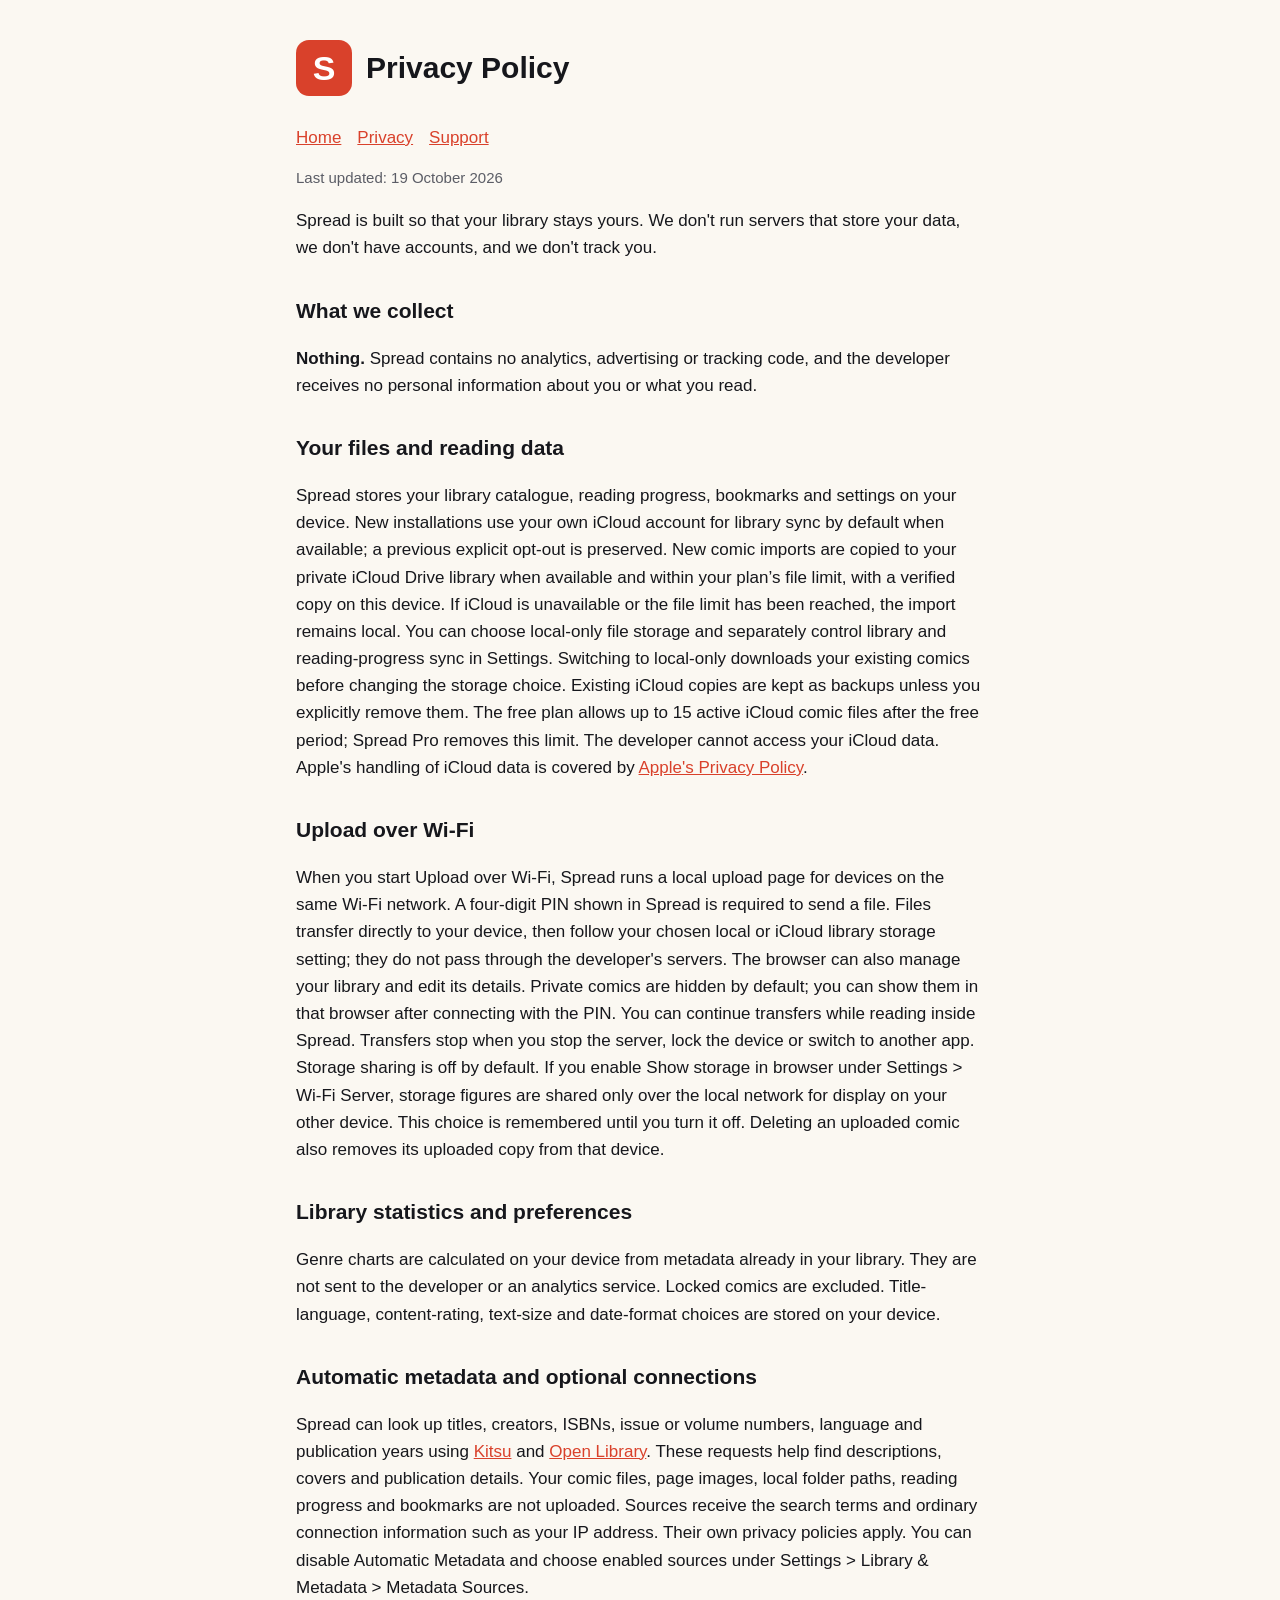
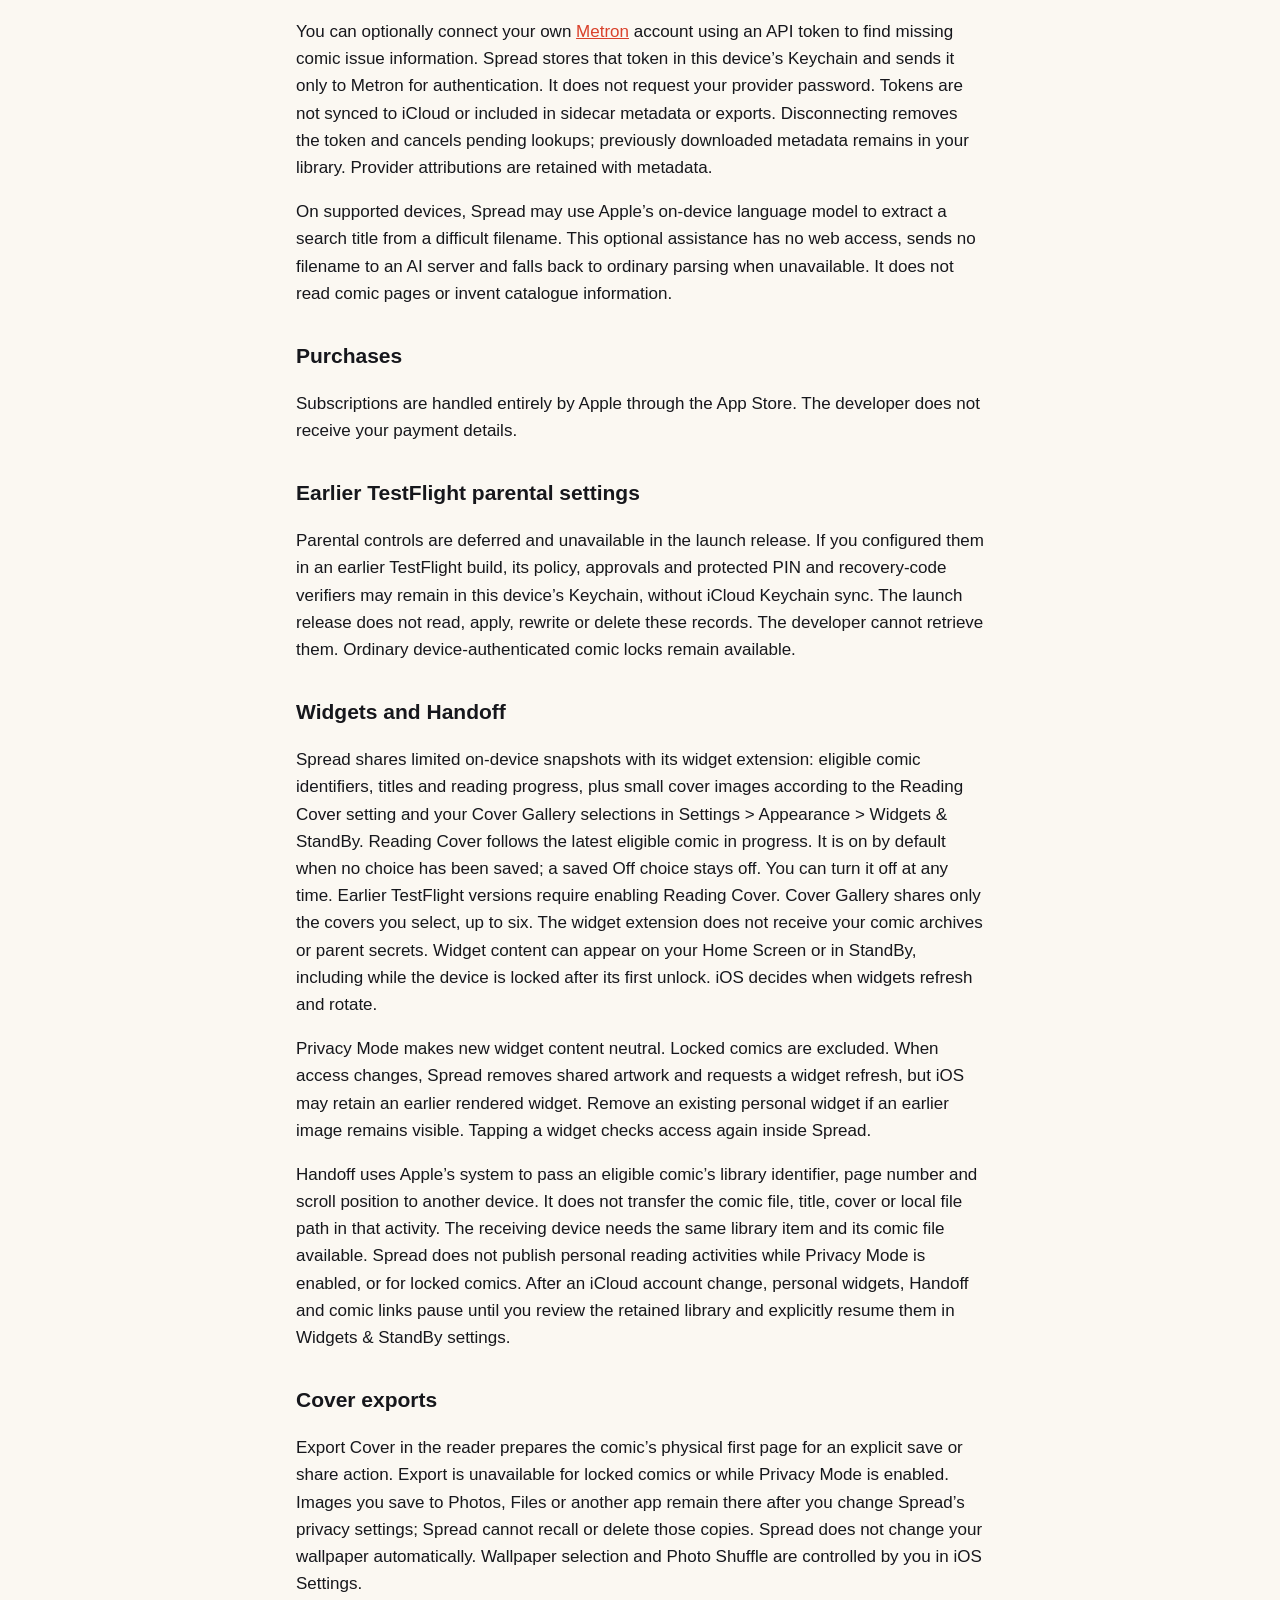
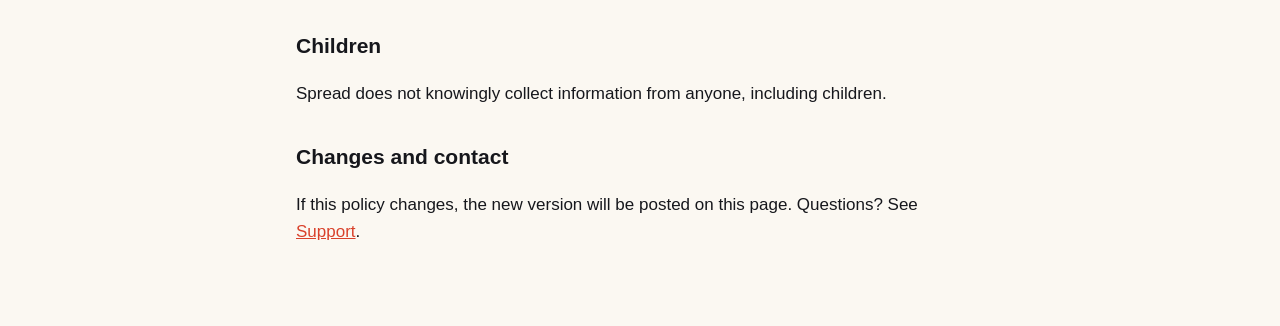
==== commit bbb84964: "Clarify Reading Cover default and gallery selection" ====
--- a/privacy.html
+++ b/privacy.html
@@ -20,7 +20,7 @@
 <h2>Earlier TestFlight parental settings</h2>
 <p>Parental controls are deferred and unavailable in the launch release. If you configured them in an earlier TestFlight build, its policy, approvals and protected PIN and recovery-code verifiers may remain in this device’s Keychain, without iCloud Keychain sync. The launch release does not read, apply, rewrite or delete these records. The developer cannot retrieve them. Ordinary device-authenticated comic locks remain available.</p>
 <h2>Widgets and Handoff</h2>
-<p>Spread shares limited on-device snapshots with its widget extension: eligible comic identifiers, titles and reading progress, plus small cover images only when you explicitly enable Reading Cover or choose Cover Gallery covers in Settings &gt; Appearance &gt; Widgets &amp; StandBy. Reading Cover follows the latest eligible comic in progress; you can choose up to six gallery covers. The widget extension does not receive your comic archives or parent secrets. Widget content can appear on your Home Screen or in StandBy, including while the device is locked after its first unlock. iOS decides when widgets refresh and rotate.</p>
+<p>Spread shares limited on-device snapshots with its widget extension: eligible comic identifiers, titles and reading progress, plus small cover images according to the Reading Cover setting and your Cover Gallery selections in Settings &gt; Appearance &gt; Widgets &amp; StandBy. Reading Cover follows the latest eligible comic in progress. It is on by default when no choice has been saved; a saved Off choice stays off. You can turn it off at any time. Earlier TestFlight versions require enabling Reading Cover. Cover Gallery shares only the covers you select, up to six. The widget extension does not receive your comic archives or parent secrets. Widget content can appear on your Home Screen or in StandBy, including while the device is locked after its first unlock. iOS decides when widgets refresh and rotate.</p>
 <p>Privacy Mode makes new widget content neutral. Locked comics are excluded. When access changes, Spread removes shared artwork and requests a widget refresh, but iOS may retain an earlier rendered widget. Remove an existing personal widget if an earlier image remains visible. Tapping a widget checks access again inside Spread.</p>
 <p>Handoff uses Apple’s system to pass an eligible comic’s library identifier, page number and scroll position to another device. It does not transfer the comic file, title, cover or local file path in that activity. The receiving device needs the same library item and its comic file available. Spread does not publish personal reading activities while Privacy Mode is enabled, or for locked comics. After an iCloud account change, personal widgets, Handoff and comic links pause until you review the retained library and explicitly resume them in Widgets &amp; StandBy settings.</p>
 <h2>Cover exports</h2>
